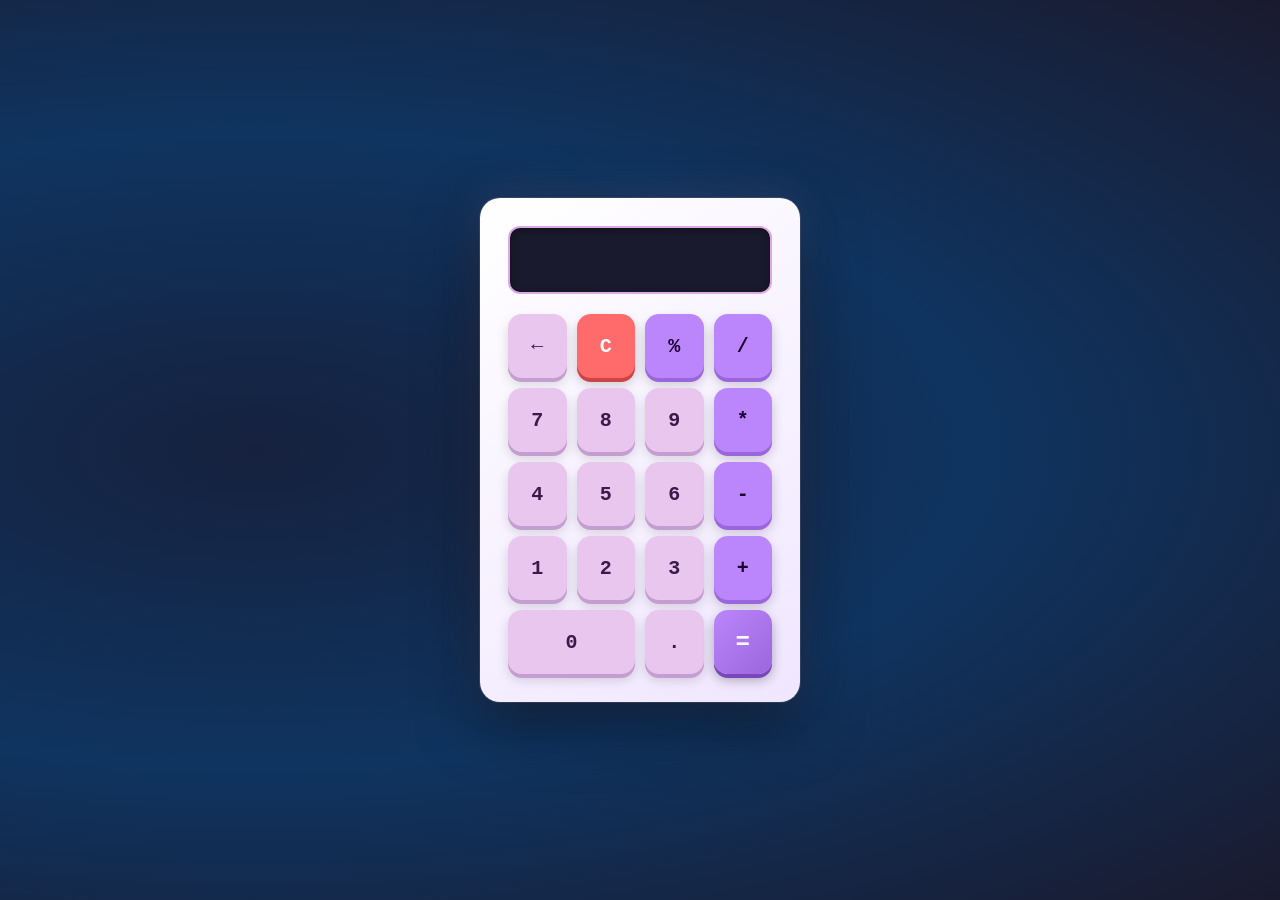
==== index.html @ e7dd0632 "Adiciona projeto no repositório" ====
<!DOCTYPE html>
<html lang="pt-BR">
<head>
  <meta charset="UTF-8">
  <meta name="viewport" content="width=device-width, initial-scale=1.0">
  <title>Calculadora</title>
  <link rel="stylesheet" href="style.css">
</head>
<body>

  <div class="calculadora">
    <input type="text" id="display" readonly>

    <div class="botoes">
      <button>←</button>
      <button class="btn-clear">C</button>
      <button class="btn-op">%</button>
      <button class="btn-op">/</button>

      <button>7</button>
      <button>8</button>
      <button>9</button>
      <button class="btn-op">*</button>

      <button>4</button>
      <button>5</button>
      <button>6</button>
      <button class="btn-op">-</button>

      <button>1</button>
      <button>2</button>
      <button>3</button>
      <button class="btn-op">+</button>

      <button class="btn-zero">0</button>
      <button>.</button>
      <button class="btn-equal">=</button>
    </div>
  </div>

  <script src="script.js"></script>
</body>
</html>
---- style.css ----
* {
  margin: 0;
  padding: 0;
  box-sizing: border-box;
  font-family: 'Courier New', monospace;
}

body {
  height: 100vh;
  display: flex;
  justify-content: center;
  align-items: center;
  background-color: #1a1a2e;
  background-image: radial-gradient(ellipse at 20% 50%, #16213e 0%, #0f3460 50%, #1a1a2e 100%);
}

.calculadora {
  background: linear-gradient(145deg, #ffffff, #f0e6ff);
  padding: 28px;
  border-radius: 20px;
  box-shadow:
    0 0 0 1px rgba(255,255,255,0.1),
    0 20px 60px rgba(0, 0, 0, 0.5),
    0 0 40px rgba(220, 168, 229, 0.15);
  width: 320px;
}

#display {
  width: 100%;
  height: 68px;
  margin-bottom: 20px;
  font-size: 30px;
  font-family: 'Courier New', monospace;
  text-align: right;
  padding: 10px 14px;
  border: 2px solid #dca8e5;
  border-radius: 12px;
  background: #1a1a2e;
  color: #e9c6ee;
  letter-spacing: 2px;
  outline: none;
  box-shadow: inset 0 2px 8px rgba(0,0,0,0.4);
  transition: border-color 0.2s;
}

#display:focus {
  border-color: #bb86fc;
}

.botoes {
  display: grid;
  grid-template-columns: repeat(4, 1fr);
  gap: 10px;
}

button {
  height: 64px;
  font-size: 20px;
  font-family: 'Courier New', monospace;
  font-weight: bold;
  border: none;
  border-radius: 14px;
  cursor: pointer;
  background-color: #e9c6ee;
  color: #3a1a4a;
  box-shadow: 0 4px 0 #c49ed0, 0 6px 12px rgba(0,0,0,0.15);
  transition: all 0.1s ease;
  position: relative;
  top: 0;
}

button:hover {
  background-color: #dca8e5;
  box-shadow: 0 4px 0 #b890cc, 0 6px 12px rgba(0,0,0,0.2);
}

button:active {
  top: 4px;
  box-shadow: 0 0px 0 #c49ed0, 0 2px 6px rgba(0,0,0,0.15);
}

.btn-op {
  background-color: #bb86fc;
  color: #1a0030;
  box-shadow: 0 4px 0 #9b66dc, 0 6px 12px rgba(0,0,0,0.2);
}

.btn-op:hover {
  background-color: #a970f0;
  box-shadow: 0 4px 0 #8850d0, 0 6px 12px rgba(0,0,0,0.25);
}

.btn-clear {
  background-color: #ff6b6b;
  color: #fff;
  box-shadow: 0 4px 0 #cc4444, 0 6px 12px rgba(0,0,0,0.2);
}

.btn-clear:hover {
  background-color: #ff4c4c;
  box-shadow: 0 4px 0 #aa3333, 0 6px 12px rgba(0,0,0,0.25);
}

.btn-equal {
  background: linear-gradient(135deg, #bb86fc, #9b66dc);
  color: #fff;
  box-shadow: 0 4px 0 #7a46bb, 0 6px 12px rgba(0,0,0,0.3);
  font-size: 24px;
}

.btn-equal:hover {
  background: linear-gradient(135deg, #cc96ff, #ab76ec);
  box-shadow: 0 4px 0 #6a36ab, 0 6px 12px rgba(0,0,0,0.35);
}

.btn-zero {
  grid-column: span 2;
}
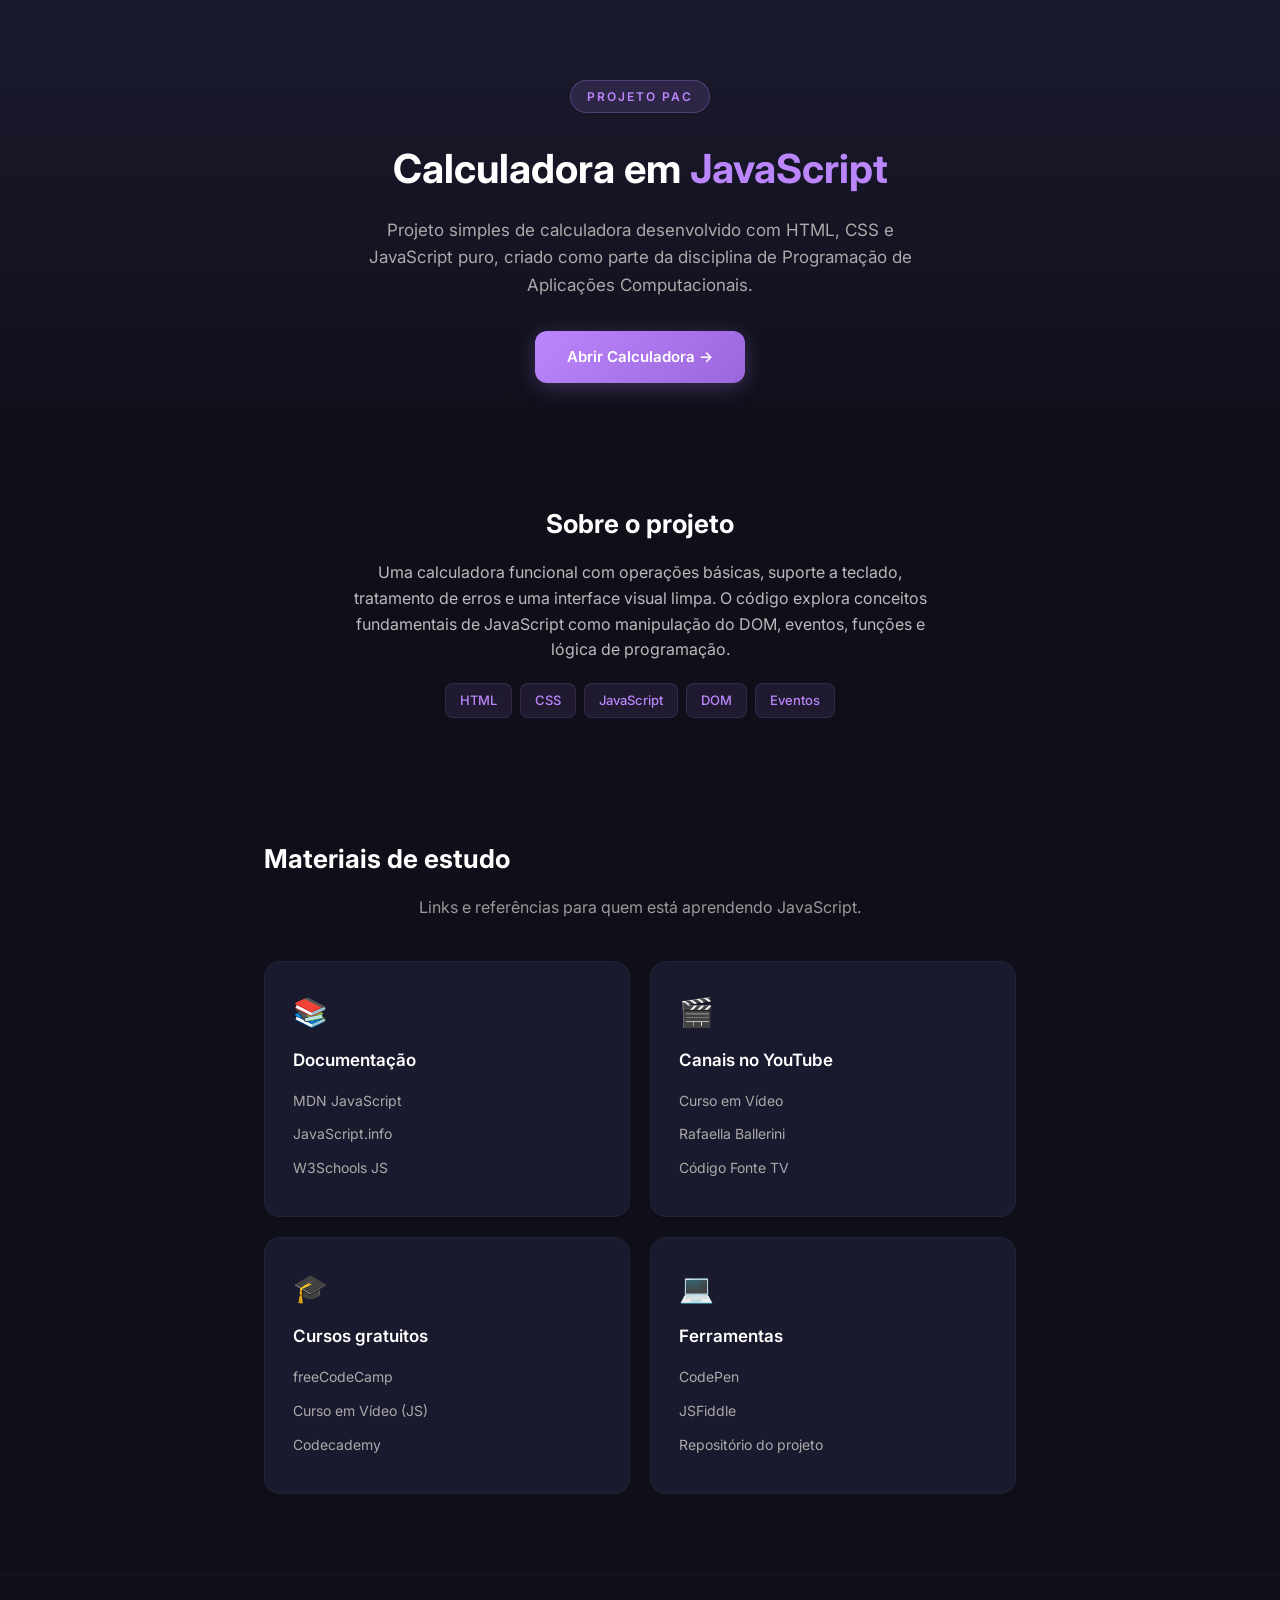
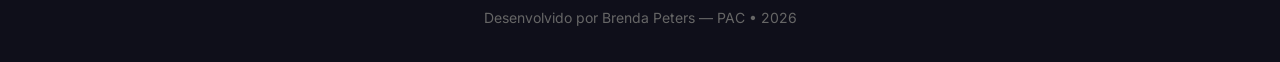
==== commit 38138531: "Transforma projeto em mini-site com landing page e materiais de estudo" ====
--- a/index.html
+++ b/index.html
@@ -3,41 +3,100 @@
 <head>
   <meta charset="UTF-8">
   <meta name="viewport" content="width=device-width, initial-scale=1.0">
-  <title>Calculadora</title>
+  <title>PAC - Calculadora JS</title>
   <link rel="stylesheet" href="style.css">
+  <link rel="preconnect" href="https://fonts.googleapis.com">
+  <link href="https://fonts.googleapis.com/css2?family=Inter:wght@400;500;600;700&display=swap" rel="stylesheet">
 </head>
 <body>
 
-  <div class="calculadora">
-    <input type="text" id="display" readonly>
+  <header class="hero">
+    <div class="container">
+      <div class="badge">Projeto PAC</div>
+      <h1>Calculadora em <span class="highlight">JavaScript</span></h1>
+      <p class="subtitle">
+        Projeto simples de calculadora desenvolvido com HTML, CSS e JavaScript puro,
+        criado como parte da disciplina de Programação de Aplicações Computacionais.
+      </p>
+      <a href="calculadora/" class="btn" target="_blank">Abrir Calculadora &rarr;</a>
+    </div>
+  </header>
 
-    <div class="botoes">
-      <button>←</button>
-      <button class="btn-clear">C</button>
-      <button class="btn-op">%</button>
-      <button class="btn-op">/</button>
+  <section class="sobre">
+    <div class="container">
+      <h2>Sobre o projeto</h2>
+      <p>
+        Uma calculadora funcional com operações básicas, suporte a teclado,
+        tratamento de erros e uma interface visual limpa. O código explora
+        conceitos fundamentais de JavaScript como manipulação do DOM, eventos,
+        funções e lógica de programação.
+      </p>
+      <div class="tags">
+        <span>HTML</span>
+        <span>CSS</span>
+        <span>JavaScript</span>
+        <span>DOM</span>
+        <span>Eventos</span>
+      </div>
+    </div>
+  </section>
 
-      <button>7</button>
-      <button>8</button>
-      <button>9</button>
-      <button class="btn-op">*</button>
+  <section class="materiais">
+    <div class="container">
+      <h2>Materiais de estudo</h2>
+      <p class="section-desc">Links e referências para quem está aprendendo JavaScript.</p>
 
-      <button>4</button>
-      <button>5</button>
-      <button>6</button>
-      <button class="btn-op">-</button>
+      <div class="grid">
 
-      <button>1</button>
-      <button>2</button>
-      <button>3</button>
-      <button class="btn-op">+</button>
+        <div class="card">
+          <div class="card-icon">&#128218;</div>
+          <h3>Documentação</h3>
+          <ul>
+            <li><a href="https://developer.mozilla.org/pt-BR/docs/Web/JavaScript" target="_blank">MDN JavaScript</a></li>
+            <li><a href="https://javascript.info/" target="_blank">JavaScript.info</a></li>
+            <li><a href="https://www.w3schools.com/js/" target="_blank">W3Schools JS</a></li>
+          </ul>
+        </div>
 
-      <button class="btn-zero">0</button>
-      <button>.</button>
-      <button class="btn-equal">=</button>
+        <div class="card">
+          <div class="card-icon">&#127916;</div>
+          <h3>Canais no YouTube</h3>
+          <ul>
+            <li><a href="https://www.youtube.com/@CursoemVideo" target="_blank">Curso em Vídeo</a></li>
+            <li><a href="https://www.youtube.com/@rafaellaballerini" target="_blank">Rafaella Ballerini</a></li>
+            <li><a href="https://www.youtube.com/@codigofontetv" target="_blank">Código Fonte TV</a></li>
+          </ul>
+        </div>
+
+        <div class="card">
+          <div class="card-icon">&#127891;</div>
+          <h3>Cursos gratuitos</h3>
+          <ul>
+            <li><a href="https://www.freecodecamp.org/portuguese/learn/javascript-algorithms-and-data-structures/" target="_blank">freeCodeCamp</a></li>
+            <li><a href="https://www.cursoemvideo.com/curso/javascript/" target="_blank">Curso em Vídeo (JS)</a></li>
+            <li><a href="https://www.codecademy.com/learn/introduction-to-javascript" target="_blank">Codecademy</a></li>
+          </ul>
+        </div>
+
+        <div class="card">
+          <div class="card-icon">&#128187;</div>
+          <h3>Ferramentas</h3>
+          <ul>
+            <li><a href="https://codepen.io/" target="_blank">CodePen</a></li>
+            <li><a href="https://jsfiddle.net/" target="_blank">JSFiddle</a></li>
+            <li><a href="https://github.com/BrendaPeters/PAC-Calculadora_JS" target="_blank">Repositório do projeto</a></li>
+          </ul>
+        </div>
+
+      </div>
     </div>
-  </div>
+  </section>
 
-  <script src="script.js"></script>
+  <footer class="footer">
+    <div class="container">
+      <p>Desenvolvido por Brenda Peters &mdash; PAC &bull; 2026</p>
+    </div>
+  </footer>
+
 </body>
 </html>
--- a/style.css
+++ b/style.css
@@ -2,117 +2,201 @@
   margin: 0;
   padding: 0;
   box-sizing: border-box;
-  font-family: 'Courier New', monospace;
 }
 
 body {
-  height: 100vh;
+  font-family: 'Inter', system-ui, -apple-system, sans-serif;
+  background: #0f0f1a;
+  color: #e0e0e0;
+  line-height: 1.6;
+}
+
+.container {
+  max-width: 800px;
+  margin: 0 auto;
+  padding: 0 24px;
+}
+
+/* Hero */
+
+.hero {
+  text-align: center;
+  padding: 80px 0 60px;
+  background: linear-gradient(180deg, #1a1a2e 0%, #0f0f1a 100%);
+}
+
+.badge {
+  display: inline-block;
+  font-size: 12px;
+  font-weight: 600;
+  text-transform: uppercase;
+  letter-spacing: 2px;
+  background: #bb86fc22;
+  color: #bb86fc;
+  padding: 6px 16px;
+  border-radius: 20px;
+  border: 1px solid #bb86fc44;
+  margin-bottom: 24px;
+}
+
+.hero h1 {
+  font-size: 40px;
+  font-weight: 700;
+  color: #fff;
+  margin-bottom: 16px;
+}
+
+.highlight {
+  color: #bb86fc;
+}
+
+.subtitle {
+  font-size: 17px;
+  color: #aaa;
+  max-width: 560px;
+  margin: 0 auto 32px;
+}
+
+.btn {
+  display: inline-block;
+  background: linear-gradient(135deg, #bb86fc, #9b66dc);
+  color: #fff;
+  font-weight: 600;
+  font-size: 15px;
+  padding: 14px 32px;
+  border-radius: 12px;
+  text-decoration: none;
+  transition: transform 0.15s, box-shadow 0.15s;
+  box-shadow: 0 4px 20px #bb86fc44;
+}
+
+.btn:hover {
+  transform: translateY(-2px);
+  box-shadow: 0 6px 28px #bb86fc66;
+}
+
+/* Sobre */
+
+.sobre {
+  padding: 60px 0;
+  text-align: center;
+}
+
+.sobre h2,
+.materiais h2 {
+  font-size: 26px;
+  font-weight: 700;
+  color: #fff;
+  margin-bottom: 16px;
+}
+
+.sobre p {
+  font-size: 16px;
+  color: #bbb;
+  max-width: 600px;
+  margin: 0 auto 20px;
+}
+
+.tags {
   display: flex;
   justify-content: center;
-  align-items: center;
-  background-color: #1a1a2e;
-  background-image: radial-gradient(ellipse at 20% 50%, #16213e 0%, #0f3460 50%, #1a1a2e 100%);
-}
-
-.calculadora {
-  background: linear-gradient(145deg, #ffffff, #f0e6ff);
+  flex-wrap: wrap;
+  gap: 8px;
+}
+
+.tags span {
+  font-size: 13px;
+  font-weight: 500;
+  background: #bb86fc18;
+  color: #bb86fc;
+  padding: 6px 14px;
+  border-radius: 8px;
+  border: 1px solid #bb86fc22;
+}
+
+/* Materiais */
+
+.materiais {
+  padding: 60px 0 80px;
+}
+
+.section-desc {
+  text-align: center;
+  color: #999;
+  margin-bottom: 40px;
+}
+
+.grid {
+  display: grid;
+  grid-template-columns: repeat(2, 1fr);
+  gap: 20px;
+}
+
+.card {
+  background: #1a1a2e;
+  border: 1px solid #ffffff0a;
+  border-radius: 16px;
   padding: 28px;
-  border-radius: 20px;
-  box-shadow:
-    0 0 0 1px rgba(255,255,255,0.1),
-    0 20px 60px rgba(0, 0, 0, 0.5),
-    0 0 40px rgba(220, 168, 229, 0.15);
-  width: 320px;
-}
-
-#display {
-  width: 100%;
-  height: 68px;
-  margin-bottom: 20px;
-  font-size: 30px;
-  font-family: 'Courier New', monospace;
-  text-align: right;
-  padding: 10px 14px;
-  border: 2px solid #dca8e5;
-  border-radius: 12px;
-  background: #1a1a2e;
-  color: #e9c6ee;
-  letter-spacing: 2px;
-  outline: none;
-  box-shadow: inset 0 2px 8px rgba(0,0,0,0.4);
   transition: border-color 0.2s;
 }
 
-#display:focus {
-  border-color: #bb86fc;
-}
-
-.botoes {
-  display: grid;
-  grid-template-columns: repeat(4, 1fr);
-  gap: 10px;
-}
-
-button {
-  height: 64px;
-  font-size: 20px;
-  font-family: 'Courier New', monospace;
-  font-weight: bold;
-  border: none;
-  border-radius: 14px;
-  cursor: pointer;
-  background-color: #e9c6ee;
-  color: #3a1a4a;
-  box-shadow: 0 4px 0 #c49ed0, 0 6px 12px rgba(0,0,0,0.15);
-  transition: all 0.1s ease;
-  position: relative;
-  top: 0;
-}
-
-button:hover {
-  background-color: #dca8e5;
-  box-shadow: 0 4px 0 #b890cc, 0 6px 12px rgba(0,0,0,0.2);
-}
-
-button:active {
-  top: 4px;
-  box-shadow: 0 0px 0 #c49ed0, 0 2px 6px rgba(0,0,0,0.15);
-}
-
-.btn-op {
-  background-color: #bb86fc;
-  color: #1a0030;
-  box-shadow: 0 4px 0 #9b66dc, 0 6px 12px rgba(0,0,0,0.2);
-}
-
-.btn-op:hover {
-  background-color: #a970f0;
-  box-shadow: 0 4px 0 #8850d0, 0 6px 12px rgba(0,0,0,0.25);
-}
-
-.btn-clear {
-  background-color: #ff6b6b;
-  color: #fff;
-  box-shadow: 0 4px 0 #cc4444, 0 6px 12px rgba(0,0,0,0.2);
-}
-
-.btn-clear:hover {
-  background-color: #ff4c4c;
-  box-shadow: 0 4px 0 #aa3333, 0 6px 12px rgba(0,0,0,0.25);
-}
-
-.btn-equal {
-  background: linear-gradient(135deg, #bb86fc, #9b66dc);
-  color: #fff;
-  box-shadow: 0 4px 0 #7a46bb, 0 6px 12px rgba(0,0,0,0.3);
-  font-size: 24px;
-}
-
-.btn-equal:hover {
-  background: linear-gradient(135deg, #cc96ff, #ab76ec);
-  box-shadow: 0 4px 0 #6a36ab, 0 6px 12px rgba(0,0,0,0.35);
-}
-
-.btn-zero {
-  grid-column: span 2;
-}
+.card:hover {
+  border-color: #bb86fc44;
+}
+
+.card-icon {
+  font-size: 28px;
+  margin-bottom: 12px;
+}
+
+.card h3 {
+  font-size: 17px;
+  font-weight: 600;
+  color: #fff;
+  margin-bottom: 14px;
+}
+
+.card ul {
+  list-style: none;
+}
+
+.card ul li {
+  margin-bottom: 8px;
+}
+
+.card ul li a {
+  color: #aaa;
+  text-decoration: none;
+  font-size: 14px;
+  transition: color 0.15s;
+}
+
+.card ul li a:hover {
+  color: #bb86fc;
+}
+
+/* Footer */
+
+.footer {
+  text-align: center;
+  padding: 32px 0;
+  border-top: 1px solid #ffffff0a;
+  color: #666;
+  font-size: 14px;
+}
+
+/* Responsivo */
+
+@media (max-width: 600px) {
+  .hero h1 {
+    font-size: 28px;
+  }
+
+  .grid {
+    grid-template-columns: 1fr;
+  }
+
+  .hero {
+    padding: 60px 0 40px;
+  }
+}
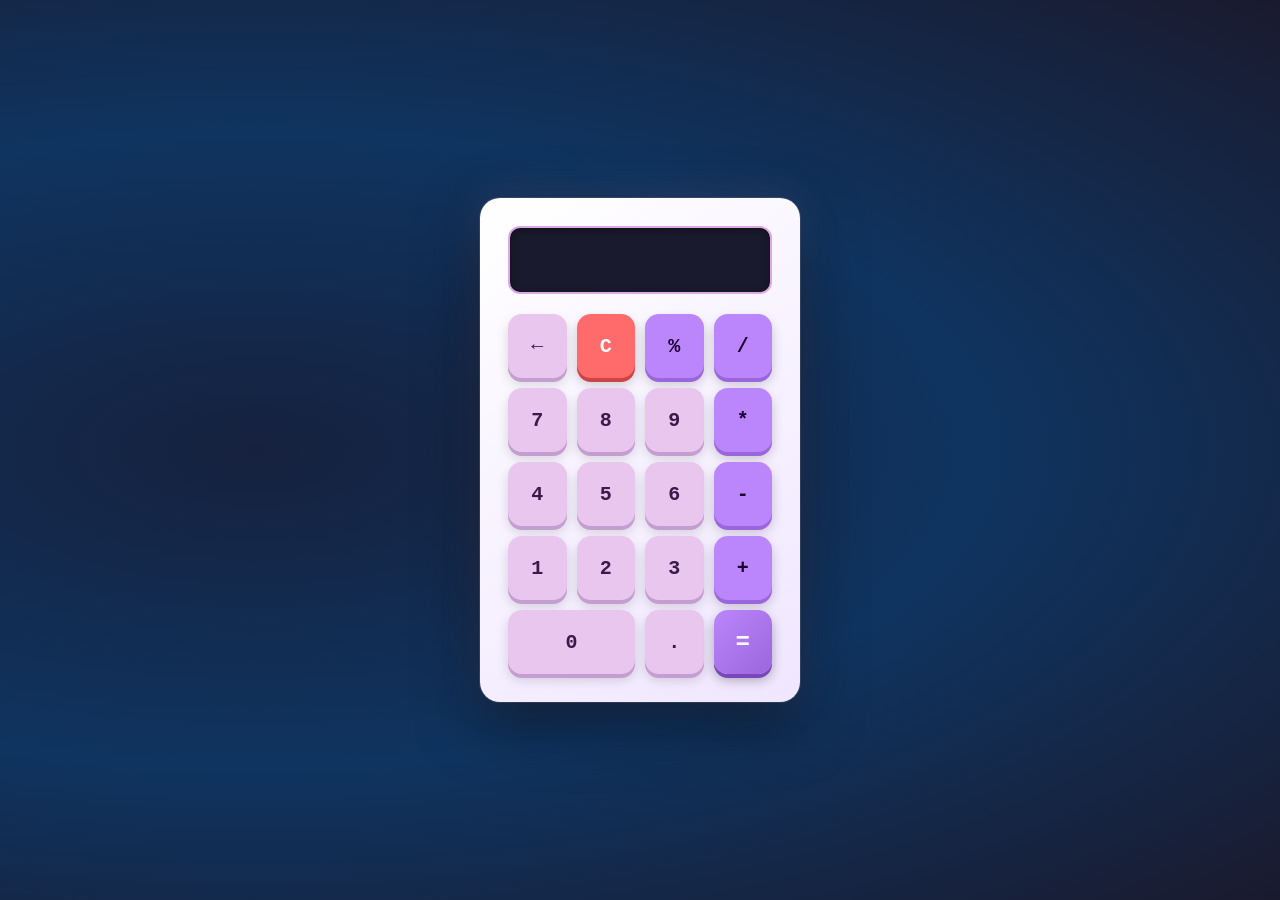
==== commit ca082f0d: "Replace: correção dos arquivos" ====
--- a/index.html
+++ b/index.html
@@ -3,100 +3,41 @@
 <head>
   <meta charset="UTF-8">
   <meta name="viewport" content="width=device-width, initial-scale=1.0">
-  <title>PAC - Calculadora JS</title>
+  <title>Calculadora</title>
   <link rel="stylesheet" href="style.css">
-  <link rel="preconnect" href="https://fonts.googleapis.com">
-  <link href="https://fonts.googleapis.com/css2?family=Inter:wght@400;500;600;700&display=swap" rel="stylesheet">
 </head>
 <body>
 
-  <header class="hero">
-    <div class="container">
-      <div class="badge">Projeto PAC</div>
-      <h1>Calculadora em <span class="highlight">JavaScript</span></h1>
-      <p class="subtitle">
-        Projeto simples de calculadora desenvolvido com HTML, CSS e JavaScript puro,
-        criado como parte da disciplina de Programação de Aplicações Computacionais.
-      </p>
-      <a href="calculadora/" class="btn" target="_blank">Abrir Calculadora &rarr;</a>
+  <div class="calculadora">
+    <input type="text" id="display" readonly>
+
+    <div class="botoes">
+      <button>←</button>
+      <button class="btn-clear">C</button>
+      <button class="btn-op">%</button>
+      <button class="btn-op">/</button>
+
+      <button>7</button>
+      <button>8</button>
+      <button>9</button>
+      <button class="btn-op">*</button>
+
+      <button>4</button>
+      <button>5</button>
+      <button>6</button>
+      <button class="btn-op">-</button>
+
+      <button>1</button>
+      <button>2</button>
+      <button>3</button>
+      <button class="btn-op">+</button>
+
+      <button class="btn-zero">0</button>
+      <button>.</button>
+      <button class="btn-equal">=</button>
     </div>
-  </header>
+  </div>
 
-  <section class="sobre">
-    <div class="container">
-      <h2>Sobre o projeto</h2>
-      <p>
-        Uma calculadora funcional com operações básicas, suporte a teclado,
-        tratamento de erros e uma interface visual limpa. O código explora
-        conceitos fundamentais de JavaScript como manipulação do DOM, eventos,
-        funções e lógica de programação.
-      </p>
-      <div class="tags">
-        <span>HTML</span>
-        <span>CSS</span>
-        <span>JavaScript</span>
-        <span>DOM</span>
-        <span>Eventos</span>
-      </div>
-    </div>
-  </section>
-
-  <section class="materiais">
-    <div class="container">
-      <h2>Materiais de estudo</h2>
-      <p class="section-desc">Links e referências para quem está aprendendo JavaScript.</p>
-
-      <div class="grid">
-
-        <div class="card">
-          <div class="card-icon">&#128218;</div>
-          <h3>Documentação</h3>
-          <ul>
-            <li><a href="https://developer.mozilla.org/pt-BR/docs/Web/JavaScript" target="_blank">MDN JavaScript</a></li>
-            <li><a href="https://javascript.info/" target="_blank">JavaScript.info</a></li>
-            <li><a href="https://www.w3schools.com/js/" target="_blank">W3Schools JS</a></li>
-          </ul>
-        </div>
-
-        <div class="card">
-          <div class="card-icon">&#127916;</div>
-          <h3>Canais no YouTube</h3>
-          <ul>
-            <li><a href="https://www.youtube.com/@CursoemVideo" target="_blank">Curso em Vídeo</a></li>
-            <li><a href="https://www.youtube.com/@rafaellaballerini" target="_blank">Rafaella Ballerini</a></li>
-            <li><a href="https://www.youtube.com/@codigofontetv" target="_blank">Código Fonte TV</a></li>
-          </ul>
-        </div>
-
-        <div class="card">
-          <div class="card-icon">&#127891;</div>
-          <h3>Cursos gratuitos</h3>
-          <ul>
-            <li><a href="https://www.freecodecamp.org/portuguese/learn/javascript-algorithms-and-data-structures/" target="_blank">freeCodeCamp</a></li>
-            <li><a href="https://www.cursoemvideo.com/curso/javascript/" target="_blank">Curso em Vídeo (JS)</a></li>
-            <li><a href="https://www.codecademy.com/learn/introduction-to-javascript" target="_blank">Codecademy</a></li>
-          </ul>
-        </div>
-
-        <div class="card">
-          <div class="card-icon">&#128187;</div>
-          <h3>Ferramentas</h3>
-          <ul>
-            <li><a href="https://codepen.io/" target="_blank">CodePen</a></li>
-            <li><a href="https://jsfiddle.net/" target="_blank">JSFiddle</a></li>
-            <li><a href="https://github.com/BrendaPeters/PAC-Calculadora_JS" target="_blank">Repositório do projeto</a></li>
-          </ul>
-        </div>
-
-      </div>
-    </div>
-  </section>
-
-  <footer class="footer">
-    <div class="container">
-      <p>Desenvolvido por Brenda Peters &mdash; PAC &bull; 2026</p>
-    </div>
-  </footer>
-
+  <script src="script.js"></script>
 </body>
 </html>
--- a/style.css
+++ b/style.css
@@ -2,201 +2,117 @@
   margin: 0;
   padding: 0;
   box-sizing: border-box;
+  font-family: 'Courier New', monospace;
 }
 
 body {
-  font-family: 'Inter', system-ui, -apple-system, sans-serif;
-  background: #0f0f1a;
-  color: #e0e0e0;
-  line-height: 1.6;
+  height: 100vh;
+  display: flex;
+  justify-content: center;
+  align-items: center;
+  background-color: #1a1a2e;
+  background-image: radial-gradient(ellipse at 20% 50%, #16213e 0%, #0f3460 50%, #1a1a2e 100%);
 }
 
-.container {
-  max-width: 800px;
-  margin: 0 auto;
-  padding: 0 24px;
+.calculadora {
+  background: linear-gradient(145deg, #ffffff, #f0e6ff);
+  padding: 28px;
+  border-radius: 20px;
+  box-shadow:
+    0 0 0 1px rgba(255,255,255,0.1),
+    0 20px 60px rgba(0, 0, 0, 0.5),
+    0 0 40px rgba(220, 168, 229, 0.15);
+  width: 320px;
 }
 
-/* Hero */
-
-.hero {
-  text-align: center;
-  padding: 80px 0 60px;
-  background: linear-gradient(180deg, #1a1a2e 0%, #0f0f1a 100%);
-}
-
-.badge {
-  display: inline-block;
-  font-size: 12px;
-  font-weight: 600;
-  text-transform: uppercase;
+#display {
+  width: 100%;
+  height: 68px;
+  margin-bottom: 20px;
+  font-size: 30px;
+  font-family: 'Courier New', monospace;
+  text-align: right;
+  padding: 10px 14px;
+  border: 2px solid #dca8e5;
+  border-radius: 12px;
+  background: #1a1a2e;
+  color: #e9c6ee;
   letter-spacing: 2px;
-  background: #bb86fc22;
-  color: #bb86fc;
-  padding: 6px 16px;
-  border-radius: 20px;
-  border: 1px solid #bb86fc44;
-  margin-bottom: 24px;
-}
-
-.hero h1 {
-  font-size: 40px;
-  font-weight: 700;
-  color: #fff;
-  margin-bottom: 16px;
-}
-
-.highlight {
-  color: #bb86fc;
-}
-
-.subtitle {
-  font-size: 17px;
-  color: #aaa;
-  max-width: 560px;
-  margin: 0 auto 32px;
-}
-
-.btn {
-  display: inline-block;
-  background: linear-gradient(135deg, #bb86fc, #9b66dc);
-  color: #fff;
-  font-weight: 600;
-  font-size: 15px;
-  padding: 14px 32px;
-  border-radius: 12px;
-  text-decoration: none;
-  transition: transform 0.15s, box-shadow 0.15s;
-  box-shadow: 0 4px 20px #bb86fc44;
-}
-
-.btn:hover {
-  transform: translateY(-2px);
-  box-shadow: 0 6px 28px #bb86fc66;
-}
-
-/* Sobre */
-
-.sobre {
-  padding: 60px 0;
-  text-align: center;
-}
-
-.sobre h2,
-.materiais h2 {
-  font-size: 26px;
-  font-weight: 700;
-  color: #fff;
-  margin-bottom: 16px;
-}
-
-.sobre p {
-  font-size: 16px;
-  color: #bbb;
-  max-width: 600px;
-  margin: 0 auto 20px;
-}
-
-.tags {
-  display: flex;
-  justify-content: center;
-  flex-wrap: wrap;
-  gap: 8px;
-}
-
-.tags span {
-  font-size: 13px;
-  font-weight: 500;
-  background: #bb86fc18;
-  color: #bb86fc;
-  padding: 6px 14px;
-  border-radius: 8px;
-  border: 1px solid #bb86fc22;
-}
-
-/* Materiais */
-
-.materiais {
-  padding: 60px 0 80px;
-}
-
-.section-desc {
-  text-align: center;
-  color: #999;
-  margin-bottom: 40px;
-}
-
-.grid {
-  display: grid;
-  grid-template-columns: repeat(2, 1fr);
-  gap: 20px;
-}
-
-.card {
-  background: #1a1a2e;
-  border: 1px solid #ffffff0a;
-  border-radius: 16px;
-  padding: 28px;
+  outline: none;
+  box-shadow: inset 0 2px 8px rgba(0,0,0,0.4);
   transition: border-color 0.2s;
 }
 
-.card:hover {
-  border-color: #bb86fc44;
+#display:focus {
+  border-color: #bb86fc;
 }
 
-.card-icon {
-  font-size: 28px;
-  margin-bottom: 12px;
+.botoes {
+  display: grid;
+  grid-template-columns: repeat(4, 1fr);
+  gap: 10px;
 }
 
-.card h3 {
-  font-size: 17px;
-  font-weight: 600;
-  color: #fff;
-  margin-bottom: 14px;
+button {
+  height: 64px;
+  font-size: 20px;
+  font-family: 'Courier New', monospace;
+  font-weight: bold;
+  border: none;
+  border-radius: 14px;
+  cursor: pointer;
+  background-color: #e9c6ee;
+  color: #3a1a4a;
+  box-shadow: 0 4px 0 #c49ed0, 0 6px 12px rgba(0,0,0,0.15);
+  transition: all 0.1s ease;
+  position: relative;
+  top: 0;
 }
 
-.card ul {
-  list-style: none;
+button:hover {
+  background-color: #dca8e5;
+  box-shadow: 0 4px 0 #b890cc, 0 6px 12px rgba(0,0,0,0.2);
 }
 
-.card ul li {
-  margin-bottom: 8px;
+button:active {
+  top: 4px;
+  box-shadow: 0 0px 0 #c49ed0, 0 2px 6px rgba(0,0,0,0.15);
 }
 
-.card ul li a {
-  color: #aaa;
-  text-decoration: none;
-  font-size: 14px;
-  transition: color 0.15s;
+.btn-op {
+  background-color: #bb86fc;
+  color: #1a0030;
+  box-shadow: 0 4px 0 #9b66dc, 0 6px 12px rgba(0,0,0,0.2);
 }
 
-.card ul li a:hover {
-  color: #bb86fc;
+.btn-op:hover {
+  background-color: #a970f0;
+  box-shadow: 0 4px 0 #8850d0, 0 6px 12px rgba(0,0,0,0.25);
 }
 
-/* Footer */
-
-.footer {
-  text-align: center;
-  padding: 32px 0;
-  border-top: 1px solid #ffffff0a;
-  color: #666;
-  font-size: 14px;
+.btn-clear {
+  background-color: #ff6b6b;
+  color: #fff;
+  box-shadow: 0 4px 0 #cc4444, 0 6px 12px rgba(0,0,0,0.2);
 }
 
-/* Responsivo */
+.btn-clear:hover {
+  background-color: #ff4c4c;
+  box-shadow: 0 4px 0 #aa3333, 0 6px 12px rgba(0,0,0,0.25);
+}
 
-@media (max-width: 600px) {
-  .hero h1 {
-    font-size: 28px;
-  }
+.btn-equal {
+  background: linear-gradient(135deg, #bb86fc, #9b66dc);
+  color: #fff;
+  box-shadow: 0 4px 0 #7a46bb, 0 6px 12px rgba(0,0,0,0.3);
+  font-size: 24px;
+}
 
-  .grid {
-    grid-template-columns: 1fr;
-  }
+.btn-equal:hover {
+  background: linear-gradient(135deg, #cc96ff, #ab76ec);
+  box-shadow: 0 4px 0 #6a36ab, 0 6px 12px rgba(0,0,0,0.35);
+}
 
-  .hero {
-    padding: 60px 0 40px;
-  }
+.btn-zero {
+  grid-column: span 2;
 }
